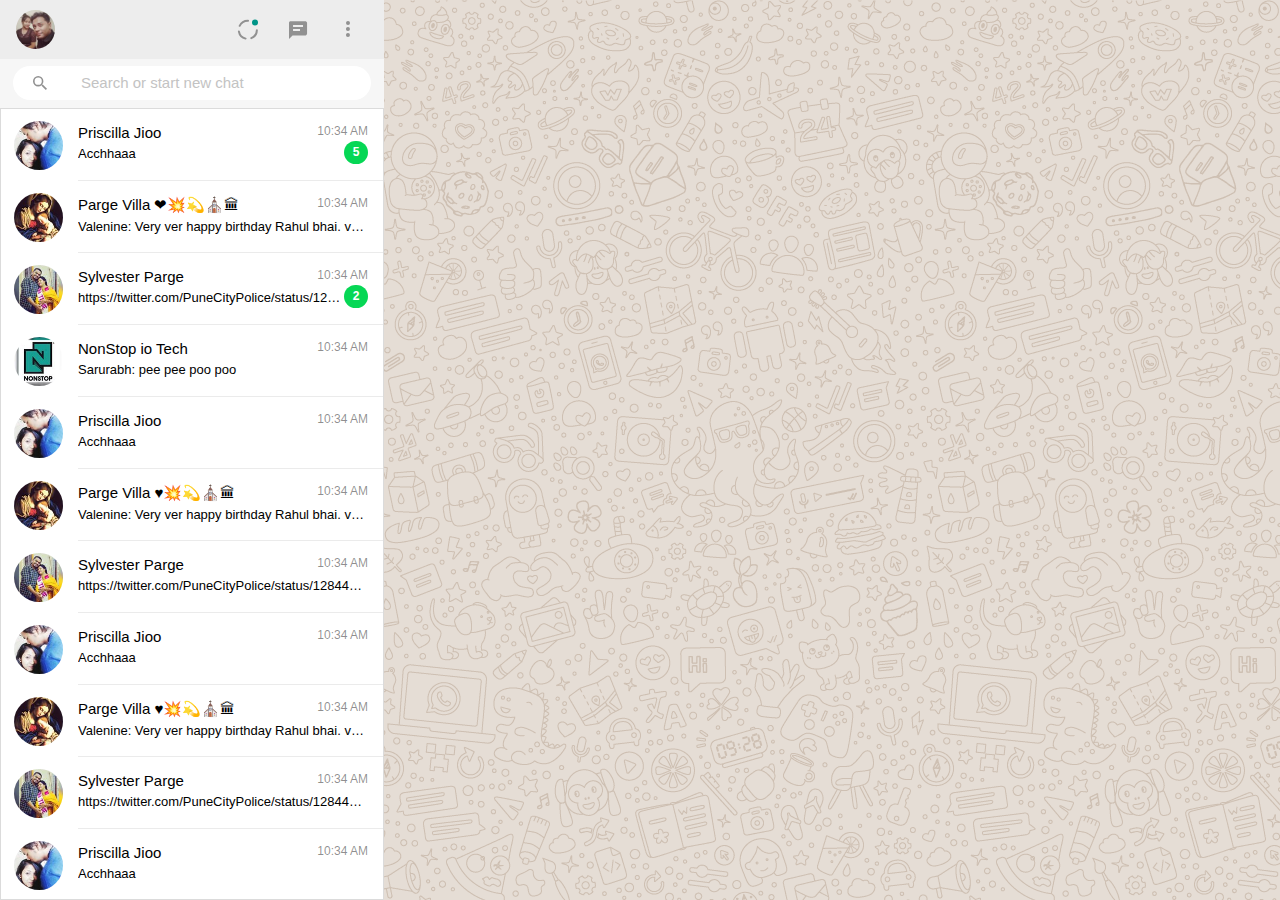
==== home.html @ 237220b3 "trick for heroku to deploy as PHP app" ====
<!DOCTYPE html>
<html lang="en">

<head>
    <meta charset="UTF-8">
    <meta name="viewport" content="width=device-width, initial-scale=1.0">
    <title>WhatsApp | CLONE</title>
    <link rel="icon" href="./assets/images/favicon.png" type="image/gif" sizes="16x16">

    <link rel="stylesheet" href="./src/app.css">
</head>

<body ng-app="waClone" ng-controller="mainController">
    <div class="wa-bg-top-solid-banner">&nbsp;</div>
    <div class="wa-main-parent-panel">
        <div class="wa-main-panel">
            <div class="wa-left-panel">
                <div class="wa-full-width wa-flex-col">
                    <div class="wa-chat-list-header">
                        <div class="wa-chat-list-header-image">
                            <img src="./assets/images/pp.jpeg" alt="" srcset="">
                        </div>
                        <div class="wa-chat-list-header-icon">
                            <img src="./assets/images/status-icon.svg" />
                        </div>
                        <div class="wa-chat-list-header-icon">
                            <img src="./assets/images/chat-icon.svg" />
                        </div>
                        <div class="wa-chat-list-header-icon">
                            <img src="./assets/images/more-vert-icon.svg" />
                        </div>
                    </div>
                    <div class="wa-chat-search-input">
                        <div>
                            <img src="./assets/images/search-icon.svg" alt="" srcset="">
                            <input type="text" ng-model="searchChat" placeholder="Search or start new chat">
                        </div>
                    </div>
                    <div class="wa-chat-list wa-full-flex wa-scroll-y">
                        <div ng-repeat="contact in contacts | filter:searchChat" ng-click="selectContact($index)">
                            <chat-list-item contact="contact" is-selected="selectedContact === $index" />
                        </div>
                    </div>
                </div>
            </div>
            <div class="wa-chat-panel">&nbsp;</div>
        </div>
    </div>
    <script src="./libs/angular.min.js"></script>
    <script src="./src/app.js"></script>
    <script src="./src/components/chat-list-items/chat-list-items.js"></script>
</body>

</html>
---- src/app.css ----
@font-face {
  font-family: "Ubuntu";
  src: url("./fonts/Ubuntu/") format("ttf");
}

html,
body {
  margin: 0;
  height: 100%;
  font-family: "Ubuntu", sans-serif;
}

body {
  background: linear-gradient(to bottom, #dbdbd2, #d1dadb);
}

::-webkit-scrollbar {
  width: 6px;
}

::-webkit-scrollbar-track {
  background: white;
}

::-webkit-scrollbar-thumb {
  background: #cccccc;
}

.wa-bg-top-solid-banner {
  height: 127px;
  background: #009688;
}

.wa-main-parent-panel {
  position: absolute;
  top: 19px;
  bottom: 19px;
  width: 100%;
}

.wa-main-panel {
  background: white;
  height: 100%;
  width: 1400px;
  margin: auto;
  display: flex;
  flex-direction: row;
}

@media only screen and (max-width: 1440px) {
  .wa-main-parent-panel {
    position: absolute;
    top: 0px;
    bottom: 0px;
    width: 100%;
  }
  .wa-main-panel {
    background: white;
    height: 100%;
    width: 100%;
    display: flex;
    flex-direction: row;
  }
}

.wa-left-panel {
  width: 30%;
}

.wa-chat-panel {
  background: #e5ddd5;
  width: 70%;
  background-image: url(../assets/images/chat-bg.png);
  background-repeat: repeat;
  background-blend-mode: soft-light;
}

.wa-chat-list-header {
  height: 39px;
  display: flex;
  flex-direction: row;
  padding: 10px 16px;
  background: #ededed;
}

.wa-chat-list-header-image {
  flex: 1;
}

.wa-chat-list-header-image > img {
  height: 100%;
  border-radius: 50%;
}

.wa-chat-list-header-icon {
  width: 24px;
  height: 24px;
  padding: 8px;
  margin-left: 10px;
}

.wa-chat-list-header-icon > img {
  width: 100%;
}

.wa-full-width {
  width: 100%;
}

.wa-chat-search-input {
  height: 35px;
  background: #f6f6f6;
  padding: 7px 13px;
}

.wa-chat-search-input > div {
  background: white;
  border-radius: 1000px;
  padding: 5px;
  display: flex;
  flex-direction: row;
}

.wa-chat-search-input > div > img {
  padding-left: 10px;
  padding-right: 27px;
  width: 24px;
}

.wa-chat-search-input > div > input {
  flex: 1;
  border: none;
}

.wa-chat-search-input > div > input:focus {
  outline: none;
}

.wa-chat-search-input > div > input::placeholder {
  color: #c3c3c3;
  font-size: 15px;
  font-weight: 100;
}

.wa-flex-row {
  display: flex;
  flex-direction: row;
  width: 100%;
}

.wa-flex-col {
  display: flex;
  flex-direction: column;
  height: 100%;
}

.wa-full-flex {
  flex: 1;
}

.wa-scroll-x {
  overflow-x: scroll;
}

.wa-scroll-y {
  overflow-y: scroll;
}

.wa-chat-list-item {
  height: 72px;
  cursor: pointer;
}

.wa-chat-list-item:hover {
  background: #f5f5f5;
}

.wa-chat-list-item-image {
  padding: 0 15px 0 13px;
  width: 49px;
  height: 49px;
  border-radius: 100%;
  margin-top: 12px;
}

.wa-selected {
  background: #ebebeb;
}

.wa-chat-list-item-title {
  font-size: 15px;
}

.wa-chat-list-item-content {
  font-size: 13px;
  margin-top: 5px;
  font-weight: 300;
  white-space: nowrap;
  overflow: hidden;
  text-overflow: ellipsis;
}

.wa-contact-main {
  padding: 15px 15px 15px 0;
  border-bottom: 1px solid #ebebeb;
  width: 245px;
}

.wa-chat-list {
  border: 1px solid #dbdbdb;
}

.wa-unread-badge {
  background-color: #06d755;
  border-radius: 1.1em;
  padding: 0.3em 0.4em 0.4em;
  text-align: center;
  margin-left: 1px;
}

.wa-unread-count {
  color: #fff;
  display: inline-block;
  font-size: 12px;
  font-weight: 600;
  line-height: 1em;
  min-height: 1em;
  min-width: 0.9em;
  vertical-align: top;
}
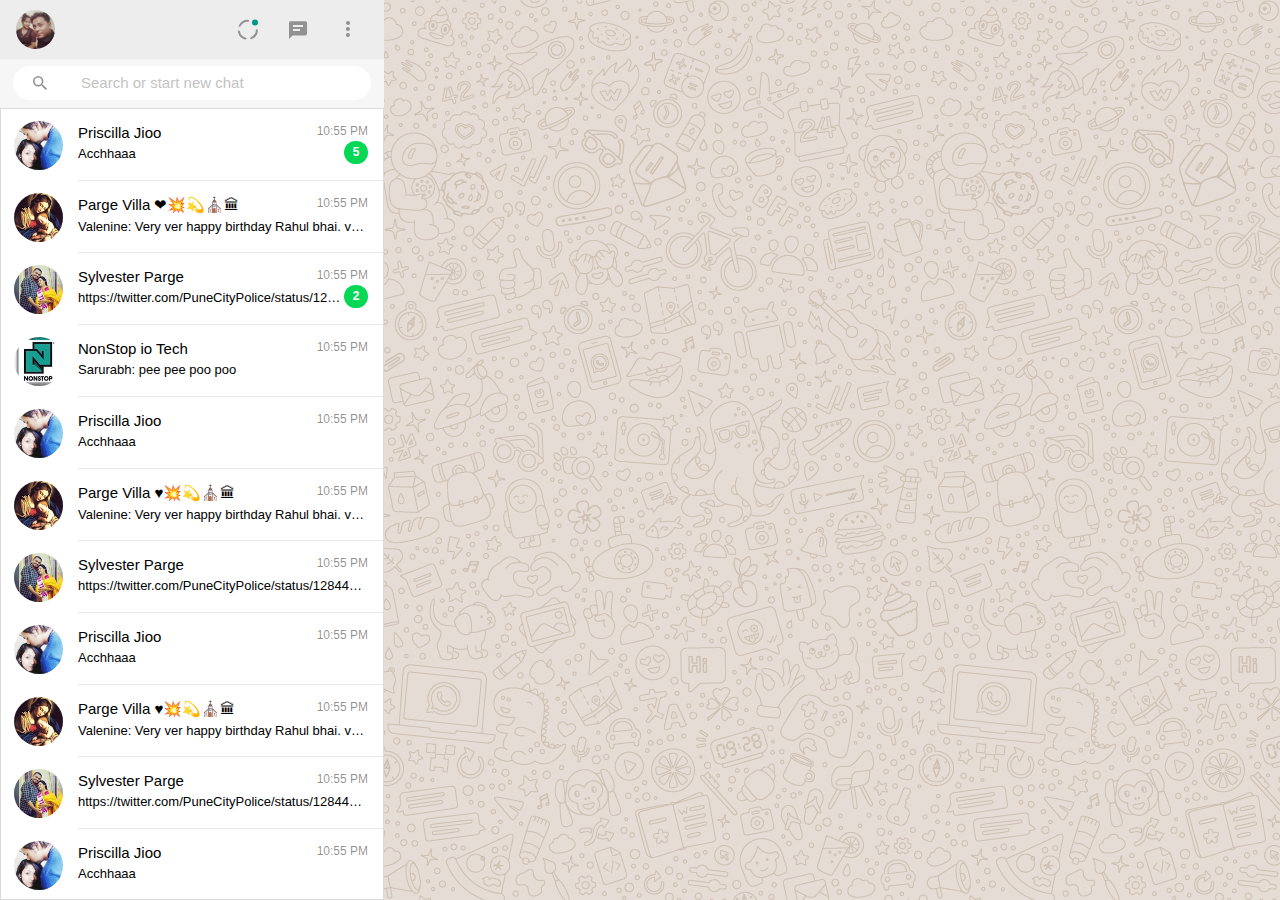
==== commit e8dd80c4: "Added component chat-search" ====
--- a/home.html
+++ b/home.html
@@ -30,16 +30,11 @@
                             <img src="./assets/images/more-vert-icon.svg" />
                         </div>
                     </div>
-                    <div class="wa-chat-search-input">
-                        <div>
-                            <img src="./assets/images/search-icon.svg" alt="" srcset="">
-                            <input type="text" ng-model="searchChat" placeholder="Search or start new chat">
-                        </div>
-                    </div>
+                    <chat-search query="searchChat"></chat-search>
                     <div class="wa-chat-list wa-full-flex wa-scroll-y">
-                        <div ng-repeat="contact in contacts | filter:searchChat" ng-click="selectContact($index)">
-                            <chat-list-item contact="contact" is-selected="selectedContact === $index" />
-                        </div>
+                        <chat-list-item ng-repeat="contact in contacts | filter:searchChat"
+                            ng-click="selectContact($index)" contact="contact"
+                            is-selected="selectedContact === $index" />
                     </div>
                 </div>
             </div>
@@ -49,6 +44,7 @@
     <script src="./libs/angular.min.js"></script>
     <script src="./src/app.js"></script>
     <script src="./src/components/chat-list-items/chat-list-items.js"></script>
+    <script src="./src/components/chat-search/chat-search.js"></script>
 </body>
 
 </html>